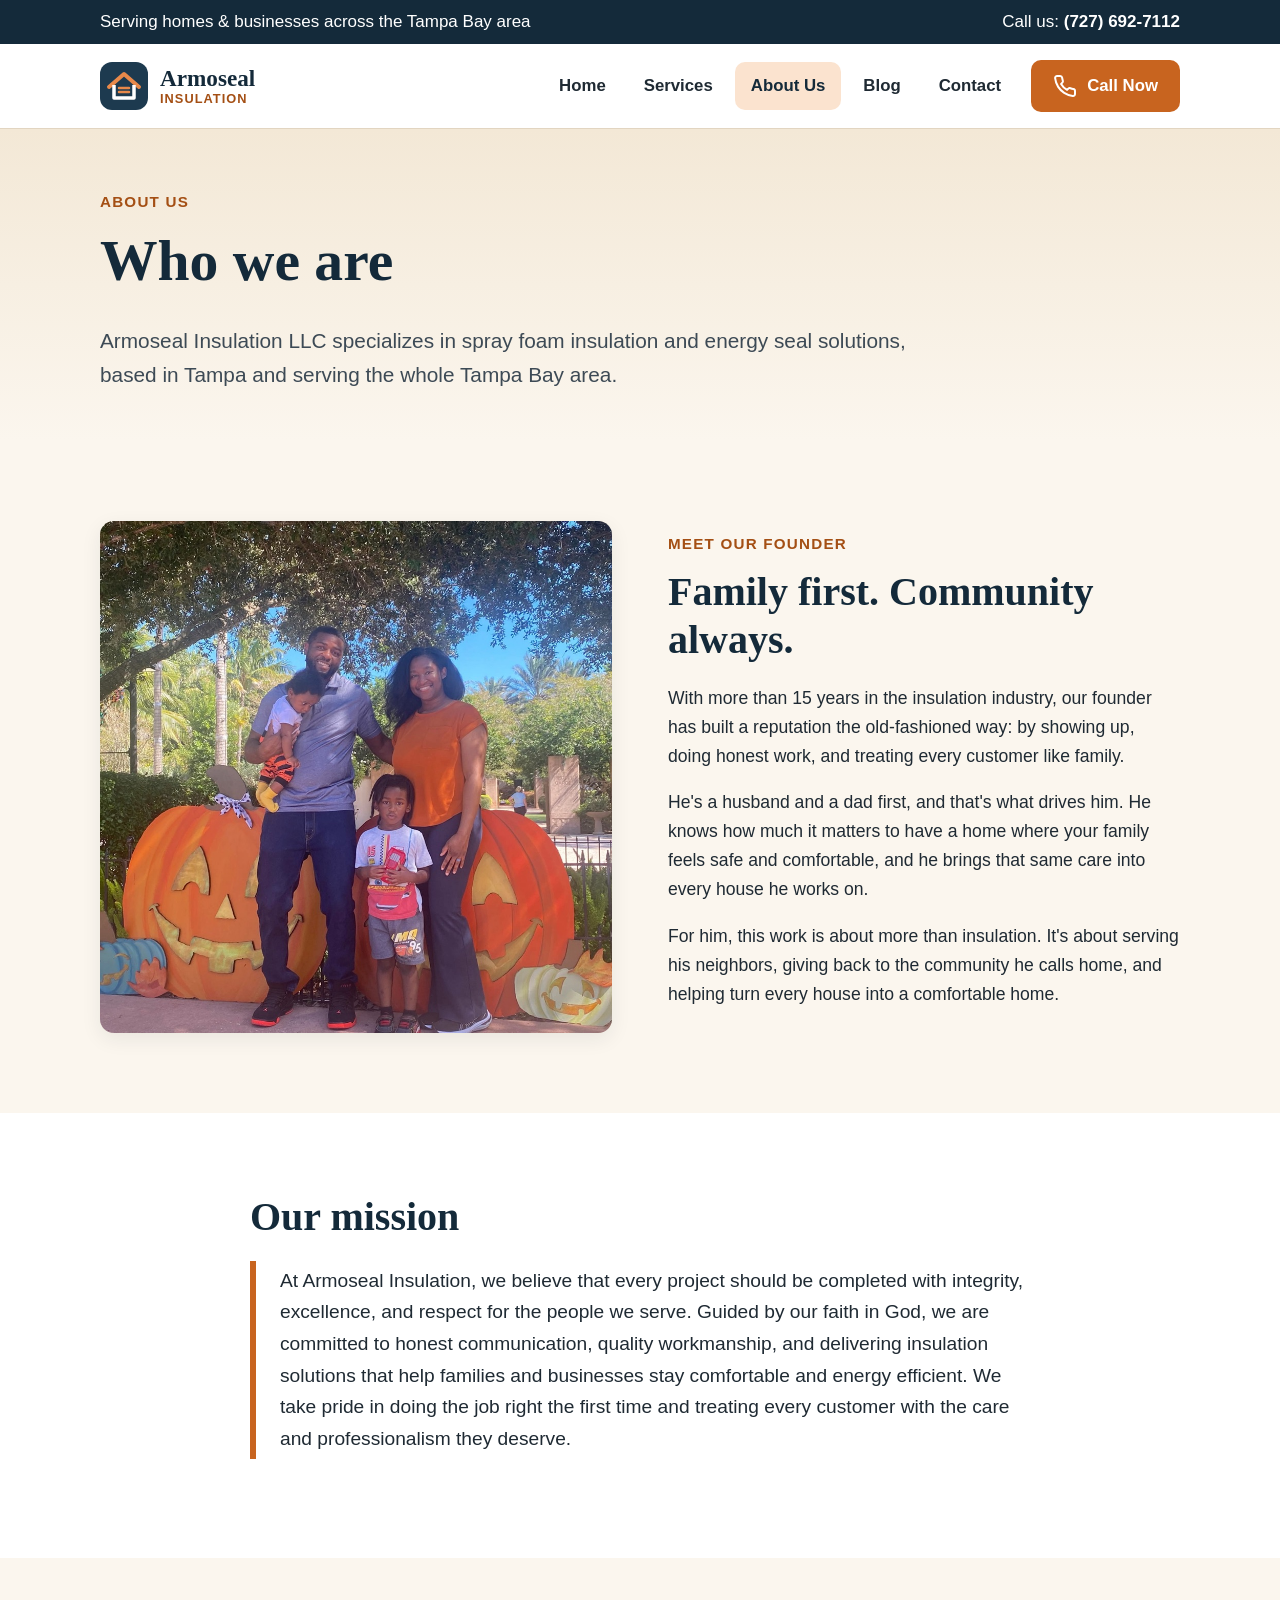
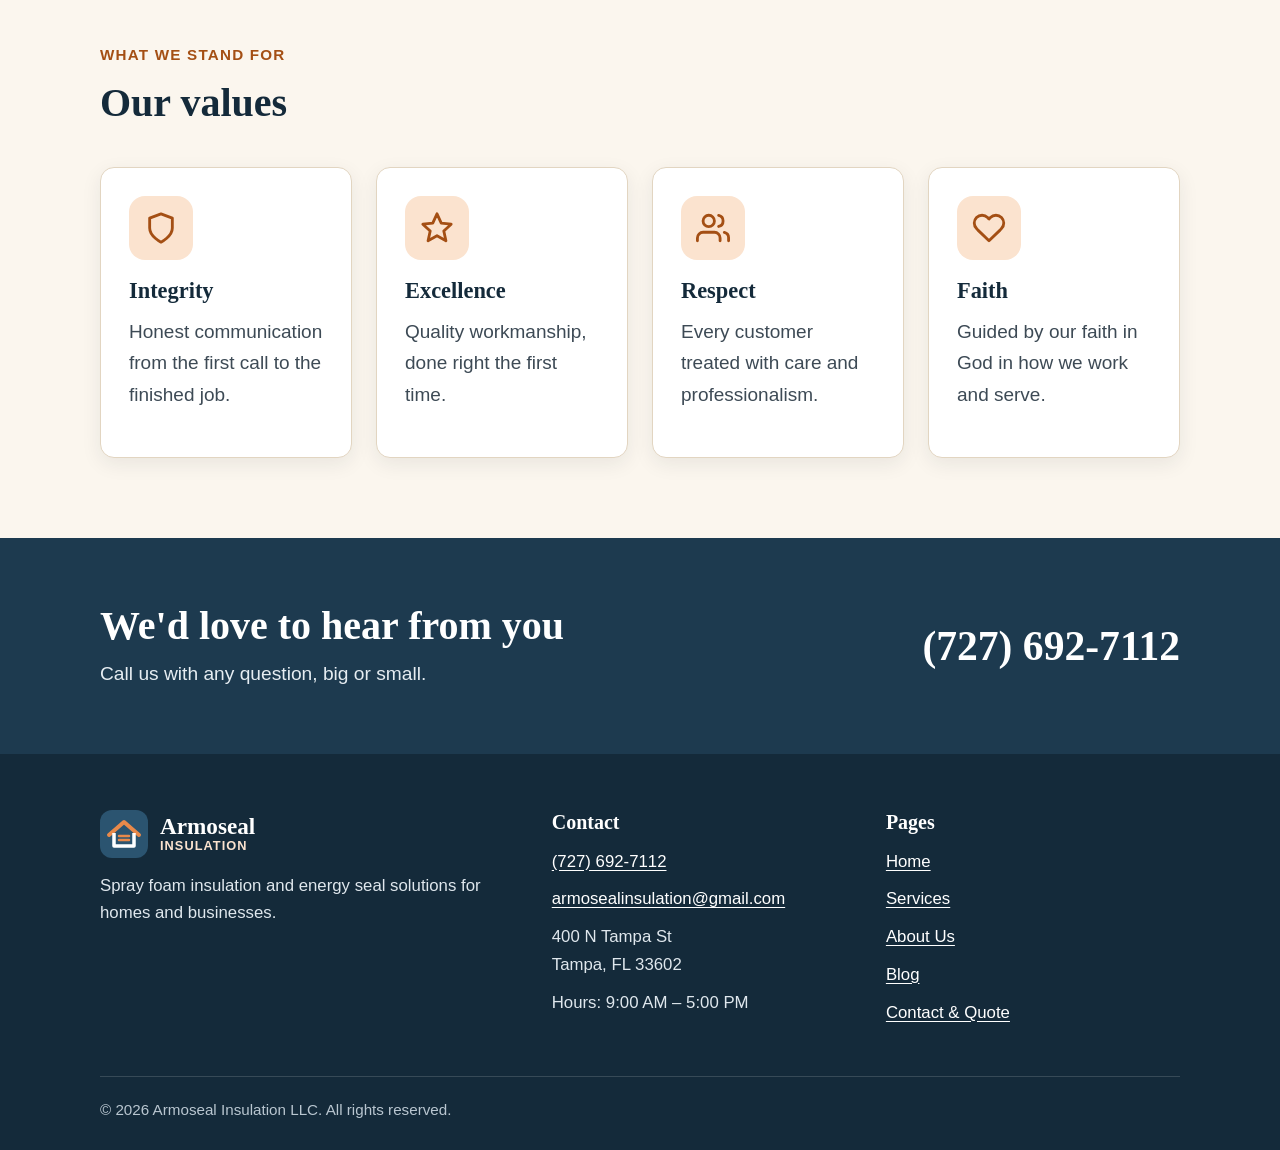
==== about.html @ 2514dd90 "Add hours (9-5) and Tampa Bay service area Co-Authored-By: Claude Opus 5.5 <noreply@anthropic.com>" ====
<!doctype html>
<html lang="en">
<head>
  <meta charset="utf-8">
  <meta name="viewport" content="width=device-width, initial-scale=1">
  <title>About Us | Armoseal Insulation</title>
  <meta name="description" content="Armoseal Insulation LLC: honest, quality insulation work guided by integrity, excellence and respect.">
  <meta name="theme-color" content="#1d3a4f">
  <link rel="icon" href="images/favicon.svg" type="image/svg+xml">
  <link rel="stylesheet" href="css/styles.css">
</head>
<body>
  <a class="skip-link" href="#main">Skip to main content</a>

  <div class="topbar">
    <div class="container">
      <span class="hide-sm">Serving homes &amp; businesses across the Tampa Bay area</span>
      <span>Call us: <a href="tel:+17276927112">(727) 692-7112</a></span>
    </div>
  </div>

  <header class="site-header">
    <div class="container">
      <a class="brand" href="index.html" aria-label="Armoseal Insulation, home page">
        <svg class="brand-mark" viewBox="0 0 48 48" aria-hidden="true"><rect width="48" height="48" rx="12" fill="#1d3a4f"/><path d="M9 25 24 12l15 13" fill="none" stroke="#e8894a" stroke-width="4" stroke-linecap="round" stroke-linejoin="round"/><path d="M14 23v13h20V23" fill="none" stroke="#fff" stroke-width="3.5" stroke-linejoin="round"/><path d="M19 30h10M19 26h10" stroke="#e8894a" stroke-width="2.5" stroke-linecap="round"/></svg>
        <span class="brand-name">Armoseal<small>Insulation</small></span>
      </a>
      <button class="menu-toggle" type="button" aria-expanded="false" aria-controls="site-nav">
        <svg viewBox="0 0 24 24" fill="none" stroke="currentColor" stroke-width="2.5" stroke-linecap="round" aria-hidden="true"><path d="M4 6h16M4 12h16M4 18h16"/></svg>
        <span class="menu-label">Menu</span>
      </button>
      <nav class="nav" id="site-nav" aria-label="Main menu">
        <ul>
          <li><a href="index.html">Home</a></li>
          <li><a href="services.html">Services</a></li>
          <li><a href="about.html" aria-current="page">About Us</a></li>
          <li><a href="blog.html">Blog</a></li>
          <li><a href="contact.html">Contact</a></li>
          <li class="nav-call"><a class="btn btn-primary btn-small" href="tel:+17276927112">
            <svg viewBox="0 0 24 24" fill="none" stroke="currentColor" stroke-width="2" stroke-linecap="round" stroke-linejoin="round" aria-hidden="true"><path d="M22 16.92v3a2 2 0 0 1-2.18 2 19.79 19.79 0 0 1-8.63-3.07 19.5 19.5 0 0 1-6-6 19.79 19.79 0 0 1-3.07-8.67A2 2 0 0 1 4.11 2h3a2 2 0 0 1 2 1.72 12.84 12.84 0 0 0 .7 2.81 2 2 0 0 1-.45 2.11L8.09 9.91a16 16 0 0 0 6 6l1.27-1.27a2 2 0 0 1 2.11-.45 12.84 12.84 0 0 0 2.81.7A2 2 0 0 1 22 16.92z"/></svg>
            Call Now</a></li>
        </ul>
      </nav>
    </div>
  </header>

  <main id="main">
    <section class="page-hero">
      <div class="container">
        <span class="eyebrow">About us</span>
        <h1>Who we are</h1>
        <p>Armoseal Insulation LLC specializes in spray foam insulation and energy seal solutions, based in Tampa and serving the whole Tampa Bay area.</p>
      </div>
    </section>

    <section class="section">
      <div class="container split founder">
        <figure class="photo photo-square">
          <img src="images/founder-family.jpg" alt="The founder of Armoseal Insulation with his wife and two sons, smiling in front of giant pumpkin decorations" width="1000" height="1000">
        </figure>
        <div>
          <span class="eyebrow">Meet our founder</span>
          <h2>Family first. Community always.</h2>
          <p>With more than 15 years in the insulation industry, our founder has built a reputation the old-fashioned way: by showing up, doing honest work, and treating every customer like family.</p>
          <p>He's a husband and a dad first, and that's what drives him. He knows how much it matters to have a home where your family feels safe and comfortable, and he brings that same care into every house he works on.</p>
          <p>For him, this work is about more than insulation. It's about serving his neighbors, giving back to the community he calls home, and helping turn every house into a comfortable home.</p>
        </div>
      </div>
    </section>

    <section class="section section-alt">
      <div class="container narrow">
        <h2>Our mission</h2>
        <p class="quote-block">At Armoseal Insulation, we believe that every project should be completed with integrity, excellence, and respect for the people we serve. Guided by our faith in God, we are committed to honest communication, quality workmanship, and delivering insulation solutions that help families and businesses stay comfortable and energy efficient. We take pride in doing the job right the first time and treating every customer with the care and professionalism they deserve.</p>
      </div>
    </section>

    <section class="section values">
      <div class="container">
        <div class="section-head">
          <span class="eyebrow">What we stand for</span>
          <h2>Our values</h2>
        </div>
        <div class="grid grid-4">
          <article class="card">
            <div class="icon-badge"><svg viewBox="0 0 24 24" fill="none" stroke="currentColor" stroke-width="2" stroke-linecap="round" stroke-linejoin="round" aria-hidden="true"><path d="M12 22s8-4 8-10V5l-8-3-8 3v7c0 6 8 10 8 10z"/></svg></div>
            <h3>Integrity</h3>
            <p>Honest communication from the first call to the finished job.</p>
          </article>
          <article class="card">
            <div class="icon-badge"><svg viewBox="0 0 24 24" fill="none" stroke="currentColor" stroke-width="2" stroke-linecap="round" stroke-linejoin="round" aria-hidden="true"><path d="m12 2 3 6.5 7 .8-5.2 4.8 1.5 6.9L12 17.5 5.7 21l1.5-6.9L2 9.3l7-.8z"/></svg></div>
            <h3>Excellence</h3>
            <p>Quality workmanship, done right the first time.</p>
          </article>
          <article class="card">
            <div class="icon-badge"><svg viewBox="0 0 24 24" fill="none" stroke="currentColor" stroke-width="2" stroke-linecap="round" stroke-linejoin="round" aria-hidden="true"><path d="M17 21v-2a4 4 0 0 0-4-4H5a4 4 0 0 0-4 4v2"/><circle cx="9" cy="7" r="4"/><path d="M23 21v-2a4 4 0 0 0-3-3.9M16 3.1a4 4 0 0 1 0 7.8"/></svg></div>
            <h3>Respect</h3>
            <p>Every customer treated with care and professionalism.</p>
          </article>
          <article class="card">
            <div class="icon-badge"><svg viewBox="0 0 24 24" fill="none" stroke="currentColor" stroke-width="2" stroke-linecap="round" stroke-linejoin="round" aria-hidden="true"><path d="M20.8 4.6a5.5 5.5 0 0 0-7.8 0L12 5.7l-1-1.1a5.5 5.5 0 0 0-7.8 7.8l1 1.1L12 21l7.8-7.5 1-1.1a5.5 5.5 0 0 0 0-7.8z"/></svg></div>
            <h3>Faith</h3>
            <p>Guided by our faith in God in how we work and serve.</p>
          </article>
        </div>
      </div>
    </section>

    <section class="cta-band">
      <div class="container">
        <div>
          <h2>We'd love to hear from you</h2>
          <p>Call us with any question, big or small.</p>
        </div>
        <a class="big-phone" href="tel:+17276927112">(727) 692-7112</a>
      </div>
    </section>
  </main>

  <footer class="site-footer">
    <div class="container">
      <div class="footer-grid">
        <div>
          <a class="brand" href="index.html">
            <svg class="brand-mark" viewBox="0 0 48 48" aria-hidden="true"><rect width="48" height="48" rx="12" fill="#2b5470"/><path d="M9 25 24 12l15 13" fill="none" stroke="#e8894a" stroke-width="4" stroke-linecap="round" stroke-linejoin="round"/><path d="M14 23v13h20V23" fill="none" stroke="#fff" stroke-width="3.5" stroke-linejoin="round"/><path d="M19 30h10M19 26h10" stroke="#e8894a" stroke-width="2.5" stroke-linecap="round"/></svg>
            <span class="brand-name">Armoseal<small>Insulation</small></span>
          </a>
          <p>Spray foam insulation and energy seal solutions for homes and businesses.</p>
        </div>
        <div>
          <h2>Contact</h2>
          <ul>
            <li><a href="tel:+17276927112">(727) 692-7112</a></li>
            <li><a href="mailto:armosealinsulation@gmail.com">armosealinsulation@gmail.com</a></li>
            <li>400 N Tampa St<br>Tampa, FL 33602</li>
            <li>Hours: 9:00 AM – 5:00 PM</li>
          </ul>
        </div>
        <div>
          <h2>Pages</h2>
          <ul>
            <li><a href="index.html">Home</a></li>
            <li><a href="services.html">Services</a></li>
            <li><a href="about.html">About Us</a></li>
            <li><a href="blog.html">Blog</a></li>
            <li><a href="contact.html">Contact &amp; Quote</a></li>
          </ul>
        </div>
      </div>
      <div class="footer-bottom">© <span id="year">2026</span> Armoseal Insulation LLC. All rights reserved.</div>
    </div>
  </footer>

  <div class="call-bar">
    <a class="btn btn-primary" href="tel:+17276927112">
      <svg viewBox="0 0 24 24" fill="none" stroke="currentColor" stroke-width="2" stroke-linecap="round" stroke-linejoin="round" aria-hidden="true"><path d="M22 16.92v3a2 2 0 0 1-2.18 2 19.79 19.79 0 0 1-8.63-3.07 19.5 19.5 0 0 1-6-6 19.79 19.79 0 0 1-3.07-8.67A2 2 0 0 1 4.11 2h3a2 2 0 0 1 2 1.72 12.84 12.84 0 0 0 .7 2.81 2 2 0 0 1-.45 2.11L8.09 9.91a16 16 0 0 0 6 6l1.27-1.27a2 2 0 0 1 2.11-.45 12.84 12.84 0 0 0 2.81.7A2 2 0 0 1 22 16.92z"/></svg>
      Call Us
    </a>
    <a class="btn btn-secondary" href="contact.html">Get a Quote</a>
  </div>

  <script src="js/main.js"></script>
</body>
</html>
---- css/styles.css ----
/* Armoseal Insulation — site styles
   Warm, high-contrast, large-type design for easy reading. */

:root {
  --cream: #fbf6ee;
  --sand: #f3e8d6;
  --white: #ffffff;
  --ink: #1f2a33;          /* main text: very dark slate */
  --ink-soft: #3d4a55;     /* secondary text, still high contrast */
  --navy: #1d3a4f;         /* trust color */
  --navy-dark: #142a3a;
  --amber: #c8641f;        /* warm accent (buttons) */
  --amber-dark: #a44f14;
  --amber-light: #fbe3cf;
  --line: #e2d5c1;
  --radius: 14px;
  --shadow: 0 6px 20px rgba(31, 42, 51, 0.08);
  --max: 1120px;
  --font: -apple-system, BlinkMacSystemFont, "Segoe UI", Roboto, "Helvetica Neue", Arial, sans-serif;
  --serif: Georgia, "Times New Roman", serif;
}

*, *::before, *::after { box-sizing: border-box; }

html { scroll-behavior: smooth; }

body {
  margin: 0;
  font-family: var(--font);
  font-size: 19px;
  line-height: 1.65;
  color: var(--ink);
  background: var(--cream);
  -webkit-text-size-adjust: 100%;
}

img { max-width: 100%; display: block; }

a { color: var(--navy); text-underline-offset: 3px; }
a:hover { color: var(--amber-dark); }

:focus-visible {
  outline: 4px solid var(--amber);
  outline-offset: 3px;
  border-radius: 6px;
}

h1, h2, h3 {
  font-family: var(--serif);
  color: var(--navy-dark);
  line-height: 1.2;
  margin: 0 0 0.5em;
}
h1 { font-size: clamp(2.3rem, 5vw, 3.6rem); }
h2 { font-size: clamp(1.8rem, 3.5vw, 2.5rem); }
h3 { font-size: 1.4rem; }

p { margin: 0 0 1em; }

.container {
  width: 100%;
  max-width: var(--max);
  margin: 0 auto;
  padding: 0 20px;
}

.skip-link {
  position: absolute;
  left: -9999px;
  top: 0;
  background: var(--navy);
  color: #fff;
  padding: 12px 18px;
  z-index: 100;
}
.skip-link:focus { left: 12px; top: 12px; color: #fff; }

/* ---------- Top phone strip ---------- */
.topbar {
  background: var(--navy-dark);
  color: #fff;
  font-size: 17px;
}
.topbar .container {
  display: flex;
  justify-content: space-between;
  align-items: center;
  gap: 12px;
  padding-top: 8px;
  padding-bottom: 8px;
  flex-wrap: wrap;
}
.topbar a { color: #fff; font-weight: 700; text-decoration: none; }
.topbar a:hover { text-decoration: underline; color: #fff; }

/* ---------- Header / nav ---------- */
.site-header {
  background: var(--white);
  border-bottom: 1px solid var(--line);
  position: sticky;
  top: 0;
  z-index: 50;
}
.site-header .container {
  display: flex;
  align-items: center;
  justify-content: space-between;
  gap: 16px;
  min-height: 84px;
}

.brand {
  display: flex;
  align-items: center;
  gap: 12px;
  text-decoration: none;
  color: var(--navy-dark);
}
.brand-mark {
  width: 48px;
  height: 48px;
  flex: none;
}
.brand-name {
  font-family: var(--serif);
  font-size: 1.45rem;
  font-weight: 700;
  line-height: 1.1;
}
.brand-name small {
  display: block;
  font-family: var(--font);
  font-size: 0.8rem;
  font-weight: 600;
  letter-spacing: 0.08em;
  text-transform: uppercase;
  color: var(--amber-dark);
}

.nav ul {
  list-style: none;
  margin: 0;
  padding: 0;
  display: flex;
  align-items: center;
  gap: 6px;
}
.nav a {
  display: block;
  padding: 10px 16px;
  font-size: 1.05rem;
  font-weight: 600;
  text-decoration: none;
  color: var(--ink);
  border-radius: 10px;
}
.nav a:hover { background: var(--sand); color: var(--navy-dark); }
.nav a[aria-current="page"] {
  color: var(--navy-dark);
  background: var(--amber-light);
}
.nav .nav-call { margin-left: 8px; }
.nav .nav-call a { display: inline-flex; padding: 10px 20px; color: #fff; }
.nav .nav-call a:hover { background: var(--amber-dark); color: #fff; }

.menu-toggle {
  display: none;
  align-items: center;
  gap: 8px;
  font: inherit;
  font-weight: 700;
  font-size: 1.05rem;
  background: var(--navy);
  color: #fff;
  border: 0;
  border-radius: 10px;
  padding: 12px 18px;
  min-height: 52px;
  cursor: pointer;
}
.menu-toggle svg { width: 24px; height: 24px; }

/* ---------- Buttons ---------- */
.btn {
  display: inline-flex;
  align-items: center;
  justify-content: center;
  gap: 10px;
  min-height: 58px;
  padding: 14px 28px;
  font: inherit;
  font-size: 1.15rem;
  font-weight: 700;
  text-decoration: none;
  border-radius: 12px;
  border: 2px solid transparent;
  cursor: pointer;
  transition: background 0.15s ease, transform 0.15s ease;
}
.btn svg { width: 24px; height: 24px; flex: none; }
.btn:active { transform: translateY(1px); }

.btn-primary { background: var(--amber); color: #fff; }
.btn-primary:hover { background: var(--amber-dark); color: #fff; }

.btn-secondary { background: var(--white); color: var(--navy-dark); border-color: var(--navy); }
.btn-secondary:hover { background: var(--navy); color: #fff; }

.btn-light { background: #fff; color: var(--navy-dark); }
.btn-light:hover { background: var(--amber-light); color: var(--navy-dark); }

.btn-small { min-height: 50px; padding: 10px 20px; font-size: 1.05rem; }

.btn-row { display: flex; flex-wrap: wrap; gap: 14px; }

/* ---------- Hero ---------- */
.hero {
  background:
    radial-gradient(circle at 85% 20%, rgba(200, 100, 31, 0.14), transparent 45%),
    linear-gradient(180deg, var(--cream), var(--sand));
  padding: 72px 0 80px;
}
.hero .container {
  display: grid;
  grid-template-columns: 1.15fr 0.85fr;
  gap: 48px;
  align-items: center;
}
.eyebrow {
  display: inline-block;
  font-size: 0.95rem;
  font-weight: 700;
  letter-spacing: 0.08em;
  text-transform: uppercase;
  color: var(--amber-dark);
  margin-bottom: 12px;
}
.hero .lead {
  font-size: 1.35rem;
  color: var(--ink-soft);
  max-width: 34em;
  margin-bottom: 28px;
}
.hero-note {
  margin-top: 18px;
  font-size: 1.05rem;
  color: var(--ink-soft);
}

.hero-card {
  background: var(--white);
  border-radius: 20px;
  box-shadow: var(--shadow);
  padding: 32px;
  border-top: 6px solid var(--amber);
}
.hero-card h2 { font-size: 1.6rem; }
.check-list {
  list-style: none;
  padding: 0;
  margin: 0;
}
.check-list li {
  position: relative;
  padding-left: 40px;
  margin-bottom: 14px;
  font-size: 1.1rem;
}
.check-list li::before {
  content: "";
  position: absolute;
  left: 0;
  top: 3px;
  width: 26px;
  height: 26px;
  border-radius: 50%;
  background: var(--amber-light) url("data:image/svg+xml,%3Csvg xmlns='http://www.w3.org/2000/svg' viewBox='0 0 24 24' fill='none' stroke='%23a44f14' stroke-width='3' stroke-linecap='round' stroke-linejoin='round'%3E%3Cpath d='M5 12l5 5L20 7'/%3E%3C/svg%3E") center / 16px no-repeat;
}

/* ---------- Sections ---------- */
.section { padding: 80px 0; }
.section-alt { background: var(--white); }
.section-head { max-width: 720px; margin-bottom: 40px; }
.section-head p { font-size: 1.2rem; color: var(--ink-soft); }
.center { text-align: center; margin-left: auto; margin-right: auto; }

.page-hero {
  background: linear-gradient(180deg, var(--sand), var(--cream));
  padding: 56px 0 48px;
}
.page-hero p { font-size: 1.3rem; color: var(--ink-soft); max-width: 40em; margin: 0; }

/* Cards */
.grid {
  display: grid;
  gap: 24px;
}
.grid-4 { grid-template-columns: repeat(4, 1fr); }
.grid-3 { grid-template-columns: repeat(3, 1fr); }
.grid-2 { grid-template-columns: repeat(2, 1fr); }

.card {
  background: var(--white);
  border: 1px solid var(--line);
  border-radius: var(--radius);
  padding: 28px;
  box-shadow: var(--shadow);
  display: flex;
  flex-direction: column;
}
.section-alt .card { background: var(--cream); }
.card p { color: var(--ink-soft); }
.card .btn { margin-top: auto; align-self: flex-start; }

.icon-badge {
  width: 64px;
  height: 64px;
  border-radius: 16px;
  background: var(--amber-light);
  color: var(--amber-dark);
  display: grid;
  place-items: center;
  margin-bottom: 18px;
}
.icon-badge svg { width: 34px; height: 34px; }

/* Photo placeholders (swap for real photos in /images) */
.photo {
  border-radius: var(--radius);
  overflow: hidden;
  background: var(--sand);
  aspect-ratio: 4 / 3;
}
.photo img { width: 100%; height: 100%; object-fit: cover; }
.photo-placeholder {
  display: grid;
  place-items: center;
  text-align: center;
  color: var(--ink-soft);
  font-size: 1rem;
  border: 3px dashed var(--line);
  background:
    repeating-linear-gradient(45deg, transparent 0 14px, rgba(200, 100, 31, 0.05) 14px 28px),
    var(--sand);
  padding: 20px;
}
.photo-placeholder svg { width: 48px; height: 48px; margin: 0 auto 8px; color: var(--amber-dark); }

/* Service rows */
.service {
  display: grid;
  grid-template-columns: 0.9fr 1.1fr;
  gap: 40px;
  align-items: center;
  padding: 40px 0;
  border-bottom: 1px solid var(--line);
}
.service:last-child { border-bottom: 0; }
.service:nth-child(even) .photo { order: 2; }
.service ul { padding-left: 1.2em; margin: 0 0 1.4em; }
.service li { margin-bottom: 6px; }

/* Steps */
.steps { counter-reset: step; }
.step { position: relative; padding-top: 8px; }
.step-num {
  width: 56px;
  height: 56px;
  border-radius: 50%;
  background: var(--navy);
  color: #fff;
  font-family: var(--serif);
  font-size: 1.6rem;
  font-weight: 700;
  display: grid;
  place-items: center;
  margin-bottom: 16px;
}

/* About split */
.split {
  display: grid;
  grid-template-columns: 1fr 1fr;
  gap: 56px;
  align-items: center;
}
.photo-square { aspect-ratio: 1 / 1; margin: 0; box-shadow: var(--shadow); }
.founder p { font-size: 1.1rem; }
.narrow { max-width: 820px; }
.quote-block {
  border-left: 6px solid var(--amber);
  padding: 4px 0 4px 24px;
  font-size: 1.2rem;
  color: var(--ink);
}

.values .card { text-align: left; }

/* CTA band */
.cta-band {
  background: var(--navy);
  color: #fff;
  padding: 64px 0;
}
.cta-band .container {
  display: flex;
  justify-content: space-between;
  align-items: center;
  gap: 32px;
  flex-wrap: wrap;
}
.cta-band h2 { color: #fff; margin-bottom: 8px; }
.cta-band p { font-size: 1.2rem; margin: 0; color: #e6edf2; }
.big-phone {
  font-family: var(--serif);
  font-size: clamp(1.8rem, 4vw, 2.6rem);
  font-weight: 700;
  color: #fff;
  text-decoration: none;
  white-space: nowrap;
}
.big-phone:hover { color: var(--amber-light); }

/* ---------- Contact ---------- */
.contact-grid {
  display: grid;
  grid-template-columns: 0.9fr 1.1fr;
  gap: 40px;
  align-items: start;
}
.contact-item {
  display: flex;
  gap: 18px;
  align-items: flex-start;
  padding: 20px 0;
  border-bottom: 1px solid var(--line);
}
.contact-item:last-child { border-bottom: 0; }
.contact-item .icon-badge { margin: 0; width: 56px; height: 56px; flex: none; }
.contact-item h3 { margin-bottom: 4px; font-size: 1.2rem; }
.contact-item p { margin: 0; }
.contact-item > div:last-child { min-width: 0; }
.contact-item a { font-weight: 700; font-size: 1.15rem; overflow-wrap: anywhere; }
.contact-grid > * { min-width: 0; }

.form-card { padding: 36px; }
.field { margin-bottom: 22px; }
.field label {
  display: block;
  font-weight: 700;
  margin-bottom: 8px;
  font-size: 1.1rem;
}
.field .hint { font-weight: 400; color: var(--ink-soft); font-size: 1rem; }
.field input,
.field select,
.field textarea {
  width: 100%;
  font: inherit;
  font-size: 1.1rem;
  padding: 14px 16px;
  min-height: 56px;
  border: 2px solid #b9ab95;
  border-radius: 10px;
  background: #fff;
  color: var(--ink);
}
.field textarea { min-height: 140px; resize: vertical; }
.field input:focus,
.field select:focus,
.field textarea:focus {
  outline: none;
  border-color: var(--navy);
  box-shadow: 0 0 0 4px rgba(29, 58, 79, 0.18);
}
.form-note { font-size: 1rem; color: var(--ink-soft); margin-top: 14px; }

/* Things the owner still needs to fill in */
.todo {
  background: #fff4c2;
  border: 2px dashed #c9a400;
  border-radius: 6px;
  padding: 0 6px;
}

/* ---------- Footer ---------- */
.site-footer {
  background: var(--navy-dark);
  color: #dfe7ed;
  padding: 56px 0 28px;
  font-size: 1.05rem;
}
.site-footer a { color: #fff; }
.site-footer a:hover { color: var(--amber-light); }
.footer-grid {
  display: grid;
  grid-template-columns: 1.4fr 1fr 1fr;
  gap: 40px;
}
.site-footer h2 {
  color: #fff;
  font-size: 1.25rem;
  margin-bottom: 14px;
}
.site-footer ul { list-style: none; padding: 0; margin: 0; }
.site-footer li { margin-bottom: 10px; }
.site-footer .brand { color: #fff; margin-bottom: 14px; }
.site-footer .brand-name small { color: var(--amber-light); }
.footer-bottom {
  border-top: 1px solid rgba(255, 255, 255, 0.15);
  margin-top: 40px;
  padding-top: 20px;
  font-size: 0.95rem;
  color: #b9c6d0;
}

/* Sticky call bar for phones */
.call-bar { display: none; }

/* ---------- Responsive ---------- */
@media (max-width: 1000px) {
  .grid-4 { grid-template-columns: repeat(2, 1fr); }
  .grid-3 { grid-template-columns: 1fr; }
  .hero .container,
  .split,
  .contact-grid,
  .service { grid-template-columns: 1fr; gap: 32px; }
  .service:nth-child(even) .photo { order: 0; }
  .footer-grid { grid-template-columns: 1fr 1fr; }
}

@media (max-width: 860px) {
  .menu-toggle { display: inline-flex; }
  .nav {
    display: none;
    position: absolute;
    top: 100%;
    left: 0;
    right: 0;
    background: var(--white);
    border-bottom: 1px solid var(--line);
    box-shadow: var(--shadow);
  }
  .nav.open { display: block; }
  .nav ul {
    flex-direction: column;
    align-items: stretch;
    padding: 12px 20px 20px;
    gap: 4px;
  }
  .nav a { padding: 16px; font-size: 1.2rem; }
  .nav .nav-call { margin: 8px 0 0; }
  .nav .nav-call .btn { width: 100%; }
}

@media (max-width: 640px) {
  body { font-size: 18px; padding-bottom: 76px; }
  .container { padding: 0 16px; }
  .topbar .hide-sm { display: none; }
  .topbar .container { justify-content: center; }
  .site-header .container { min-height: 72px; }
  .brand-mark { width: 40px; height: 40px; }
  .brand-name { font-size: 1.2rem; }
  .hero { padding: 44px 0 52px; }
  .hero .lead { font-size: 1.2rem; }
  .btn-row .btn { width: 100%; }
  .section { padding: 56px 0; }
  .grid-4, .grid-2 { grid-template-columns: 1fr; }
  .footer-grid { grid-template-columns: 1fr; gap: 28px; }
  .hero-card, .form-card, .card { padding: 24px; }

  .call-bar {
    display: flex;
    position: fixed;
    left: 0;
    right: 0;
    bottom: 0;
    z-index: 60;
    gap: 10px;
    padding: 10px 12px calc(10px + env(safe-area-inset-bottom));
    background: var(--white);
    border-top: 1px solid var(--line);
    box-shadow: 0 -4px 16px rgba(31, 42, 51, 0.1);
  }
  .call-bar .btn { flex: 1; min-height: 56px; padding: 10px; font-size: 1.1rem; }
}

@media (prefers-reduced-motion: reduce) {
  html { scroll-behavior: auto; }
  .btn { transition: none; }
}

/* ---------- Blog ---------- */
.post-grid { align-items: stretch; }
.post-card {
  display: flex;
  flex-direction: column;
  text-decoration: none;
  color: var(--ink);
  transition: transform .15s ease, box-shadow .15s ease;
}
.post-card:hover, .post-card:focus-visible { transform: translateY(-3px); box-shadow: 0 12px 28px rgba(31, 42, 51, 0.14); }
.post-card h2 { font-size: 1.35rem; margin: 10px 0 12px; color: var(--navy-dark); }
.post-card p { color: var(--ink-soft); flex: 1; }
.post-tag {
  align-self: flex-start;
  background: var(--amber-light);
  color: var(--amber-dark);
  font-weight: 700;
  font-size: .9rem;
  padding: 4px 12px;
  border-radius: 999px;
}
.read-more { font-weight: 700; color: var(--amber-dark); margin-top: 8px; }

.article { padding: 56px 0 80px; background: var(--white); }
.article h1 { font-size: clamp(2rem, 4.5vw, 2.8rem); line-height: 1.15; margin: 8px 0 10px; }
.article h2 { font-size: 1.6rem; margin: 40px 0 12px; }
.article p, .article li { font-size: 1.15rem; line-height: 1.7; }
.article ul, .article ol { padding-left: 1.3em; }
.article li { margin-bottom: 10px; }
.article a { color: var(--amber-dark); }
.back-link { display: table; font-weight: 700; margin-bottom: 24px; text-decoration: none; }
.article-byline { color: var(--ink-soft); margin: 0 0 28px; }
.quick-answer {
  background: var(--cream);
  border-left: 6px solid var(--amber);
  border-radius: var(--radius);
  padding: 22px 26px;
  margin-bottom: 12px;
}
.quick-answer h2 { margin: 0 0 6px; font-size: 1.25rem; }
.quick-answer p { margin: 0; font-size: 1.2rem; }
.compare { width: 100%; border-collapse: collapse; margin: 12px 0 8px; font-size: 1.05rem; }
.compare th, .compare td { text-align: left; padding: 14px 12px; border-bottom: 1px solid var(--line); vertical-align: top; }
.compare thead th { background: var(--sand); }
.compare tbody th { width: 34%; }
.article-note { margin-top: 40px; padding-top: 20px; border-top: 1px solid var(--line); color: var(--ink-soft); font-size: 1.05rem !important; }
.related { background: var(--cream); border-radius: var(--radius); padding: 8px 26px 18px; margin-top: 28px; }
.related h2 { font-size: 1.3rem; margin-top: 18px; }
@media (max-width: 640px) {
  .compare { font-size: .98rem; }
  .compare th, .compare td { padding: 10px 6px; }
  .quick-answer { padding: 18px; }
}
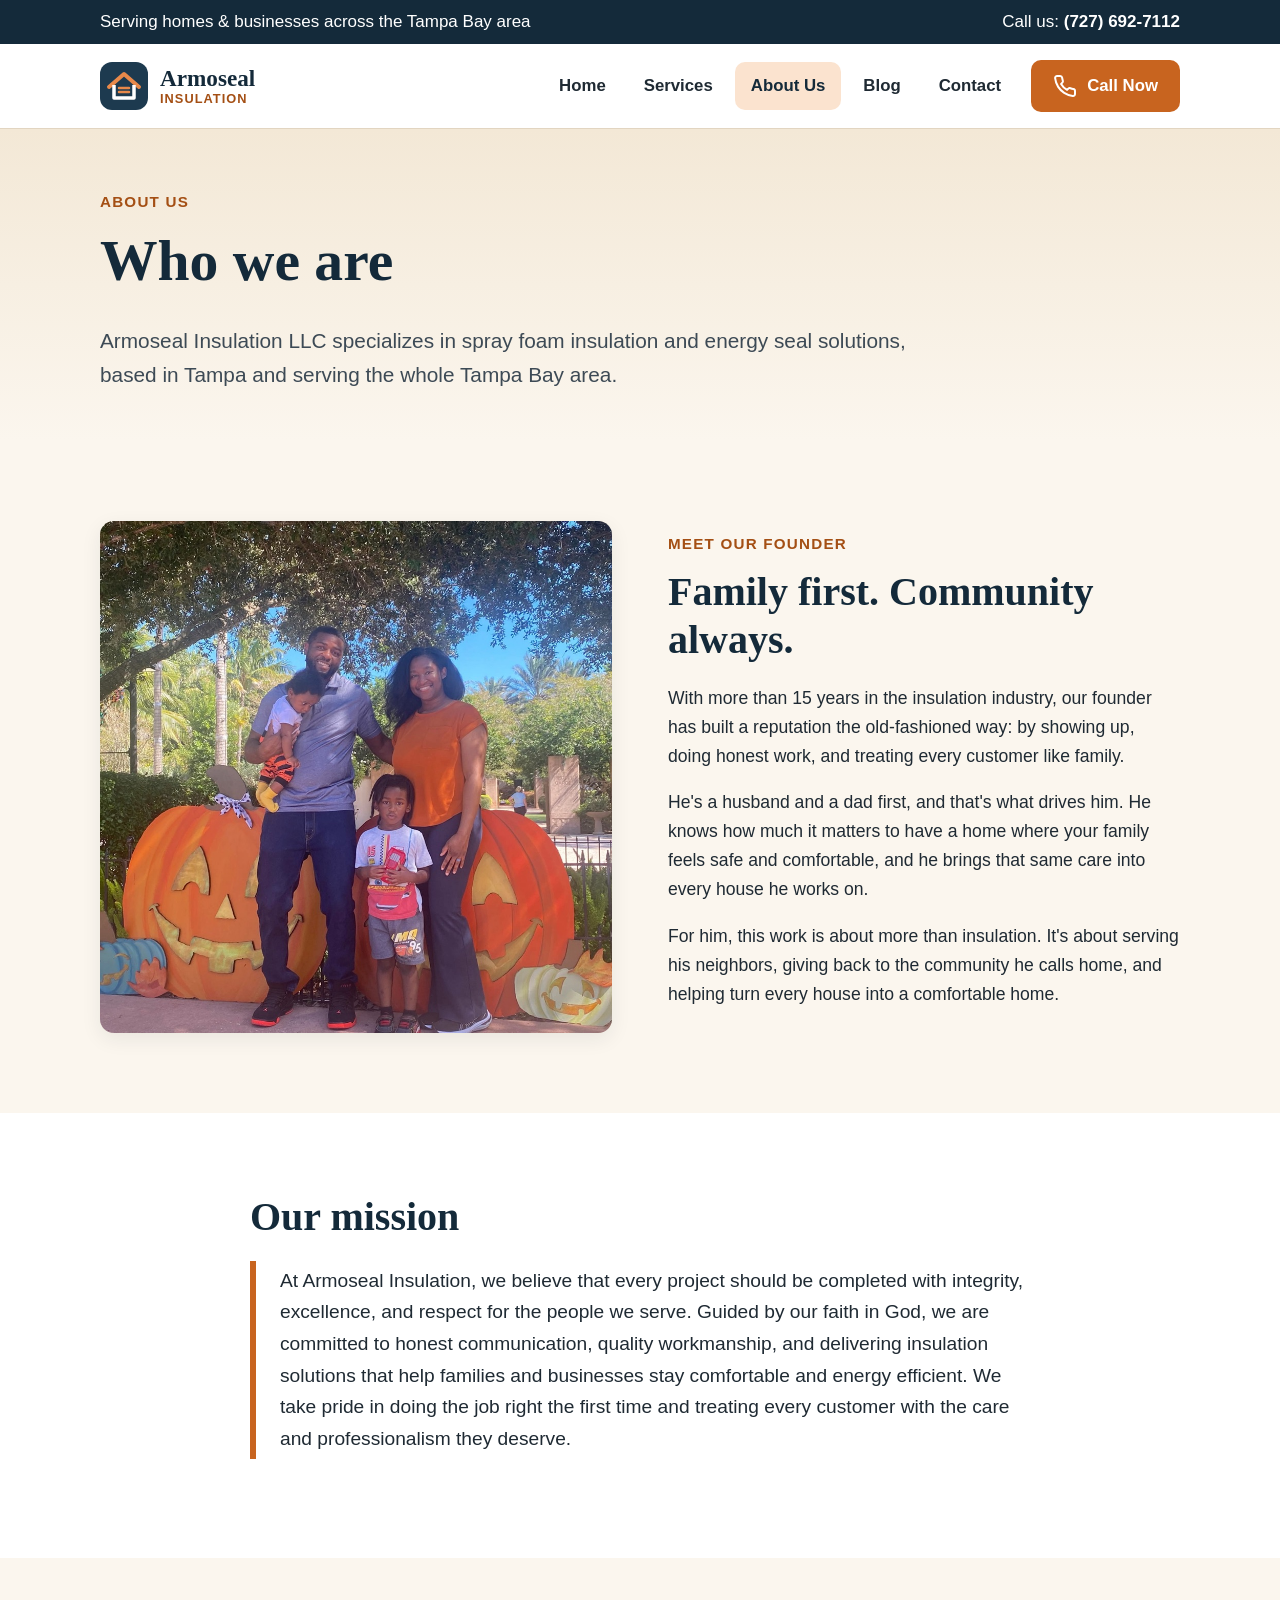
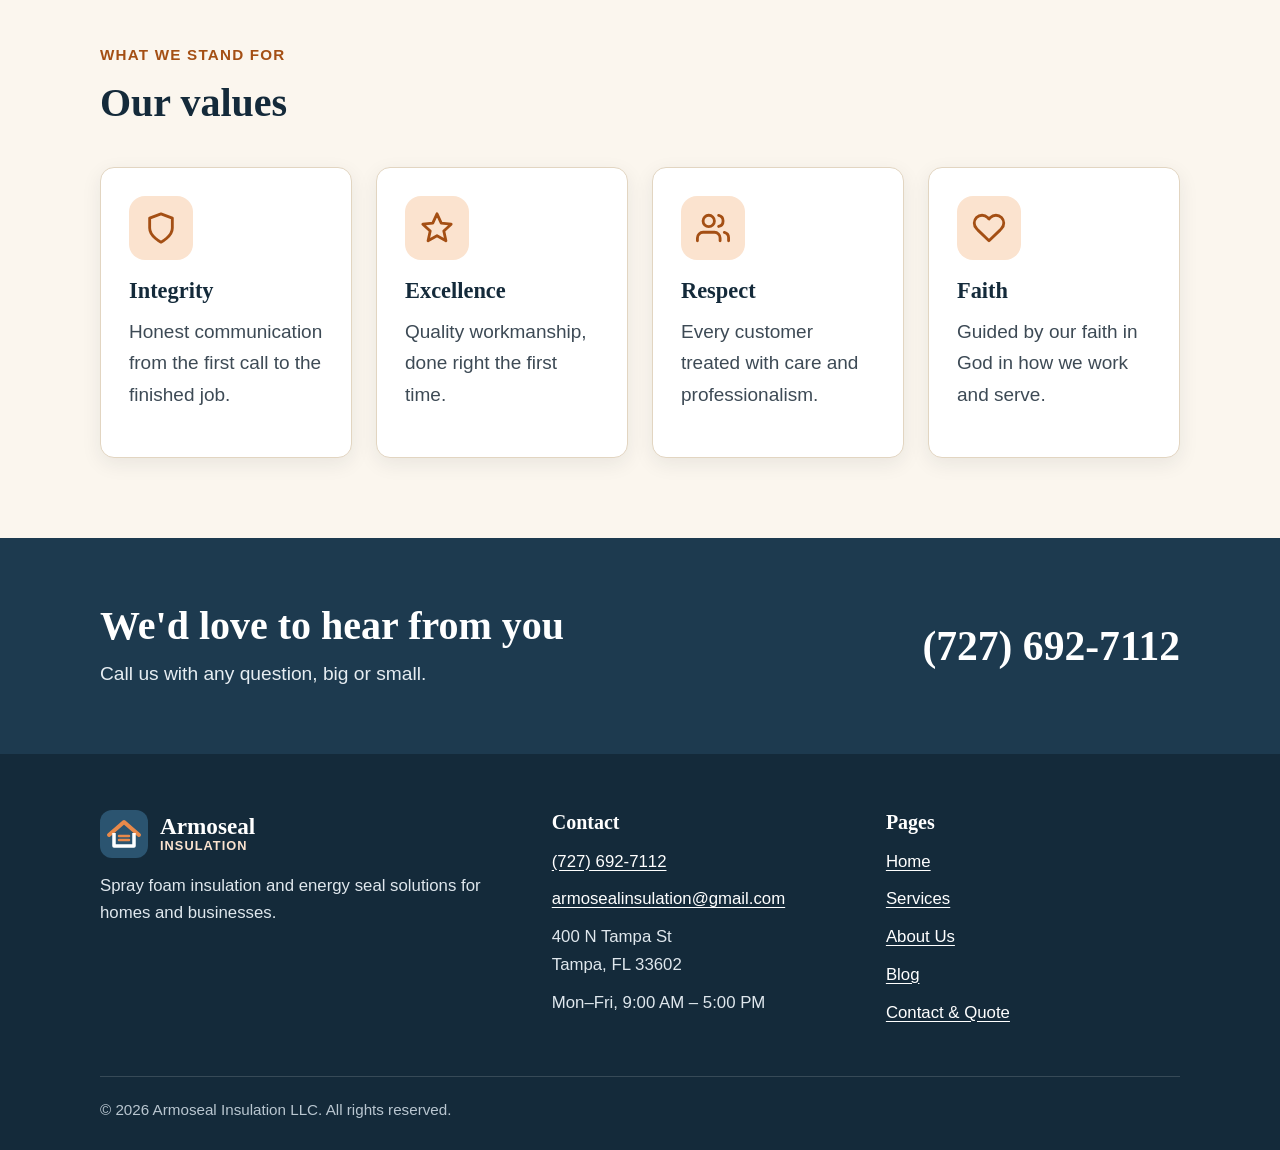
==== commit 89ca72a3: "Show Monday-Friday on hours Co-Authored-By: Claude Opus 5.5 <noreply@anthropic.com>" ====
--- a/about.html
+++ b/about.html
@@ -133,7 +133,7 @@
             <li><a href="tel:+17276927112">(727) 692-7112</a></li>
             <li><a href="mailto:armosealinsulation@gmail.com">armosealinsulation@gmail.com</a></li>
             <li>400 N Tampa St<br>Tampa, FL 33602</li>
-            <li>Hours: 9:00 AM – 5:00 PM</li>
+            <li>Mon–Fri, 9:00 AM – 5:00 PM</li>
           </ul>
         </div>
         <div>
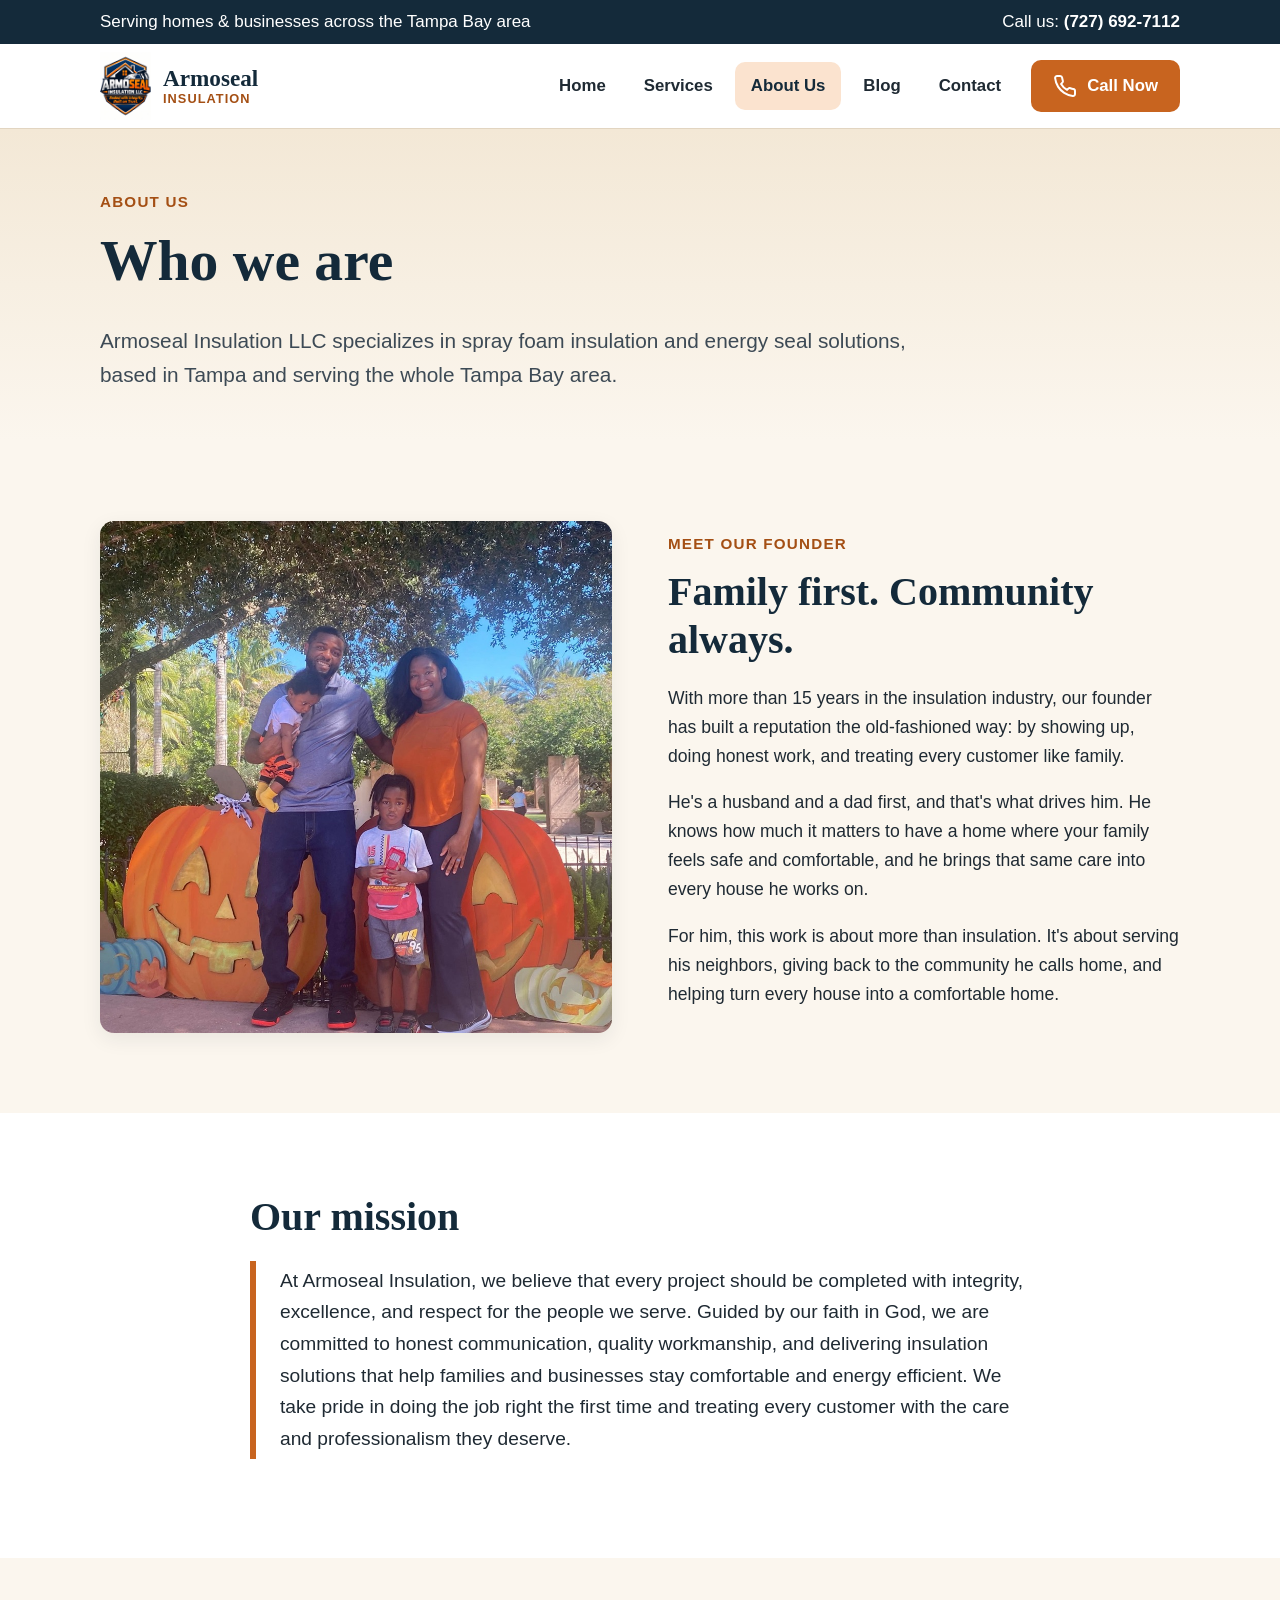
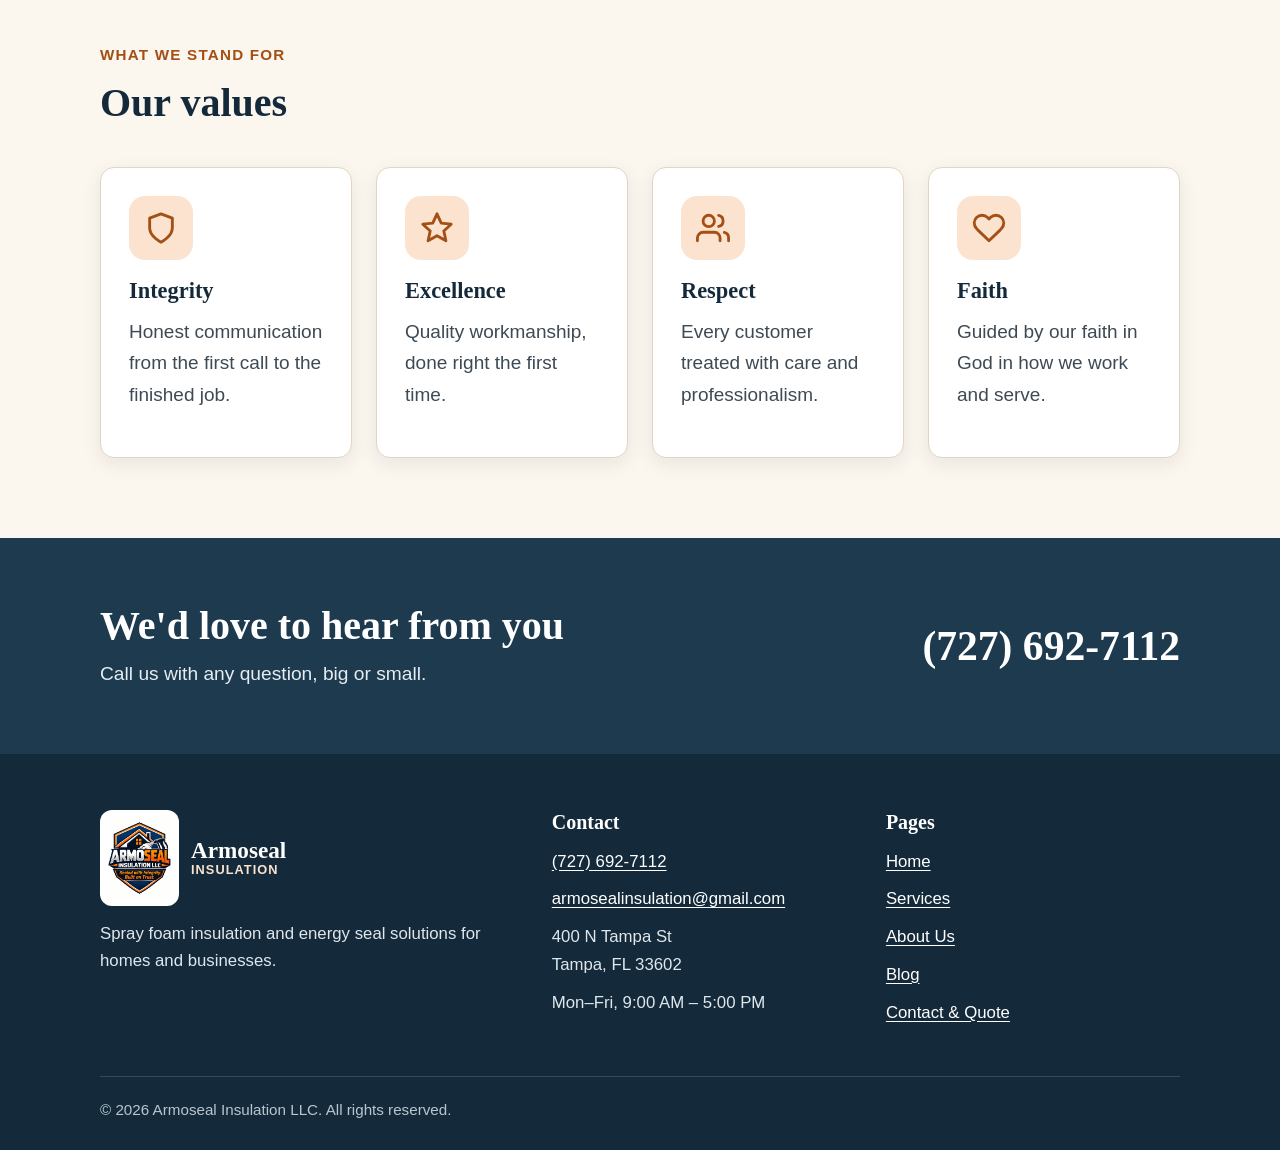
==== commit 37f59d58: "Use the Armoseal logo in header, footer, favicon and Who we are section Co-Authored-By: Claude Opus " ====
--- a/about.html
+++ b/about.html
@@ -6,7 +6,8 @@
   <title>About Us | Armoseal Insulation</title>
   <meta name="description" content="Armoseal Insulation LLC: honest, quality insulation work guided by integrity, excellence and respect.">
   <meta name="theme-color" content="#1d3a4f">
-  <link rel="icon" href="images/favicon.svg" type="image/svg+xml">
+  <link rel="icon" href="images/favicon.png" type="image/png">
+  <link rel="apple-touch-icon" href="images/favicon.png">
   <link rel="stylesheet" href="css/styles.css">
 </head>
 <body>
@@ -22,7 +23,7 @@
   <header class="site-header">
     <div class="container">
       <a class="brand" href="index.html" aria-label="Armoseal Insulation, home page">
-        <svg class="brand-mark" viewBox="0 0 48 48" aria-hidden="true"><rect width="48" height="48" rx="12" fill="#1d3a4f"/><path d="M9 25 24 12l15 13" fill="none" stroke="#e8894a" stroke-width="4" stroke-linecap="round" stroke-linejoin="round"/><path d="M14 23v13h20V23" fill="none" stroke="#fff" stroke-width="3.5" stroke-linejoin="round"/><path d="M19 30h10M19 26h10" stroke="#e8894a" stroke-width="2.5" stroke-linecap="round"/></svg>
+        <img class="brand-logo" src="images/logo-small.png" alt="" width="225" height="300">
         <span class="brand-name">Armoseal<small>Insulation</small></span>
       </a>
       <button class="menu-toggle" type="button" aria-expanded="false" aria-controls="site-nav">
@@ -122,7 +123,7 @@
       <div class="footer-grid">
         <div>
           <a class="brand" href="index.html">
-            <svg class="brand-mark" viewBox="0 0 48 48" aria-hidden="true"><rect width="48" height="48" rx="12" fill="#2b5470"/><path d="M9 25 24 12l15 13" fill="none" stroke="#e8894a" stroke-width="4" stroke-linecap="round" stroke-linejoin="round"/><path d="M14 23v13h20V23" fill="none" stroke="#fff" stroke-width="3.5" stroke-linejoin="round"/><path d="M19 30h10M19 26h10" stroke="#e8894a" stroke-width="2.5" stroke-linecap="round"/></svg>
+            <img class="brand-logo" src="images/logo-small.png" alt="" width="225" height="300">
             <span class="brand-name">Armoseal<small>Insulation</small></span>
           </a>
           <p>Spray foam insulation and energy seal solutions for homes and businesses.</p>
--- a/css/styles.css
+++ b/css/styles.css
@@ -121,6 +121,23 @@
   height: 48px;
   flex: none;
 }
+.brand-logo {
+  height: 68px;
+  width: auto;
+  flex: none;
+}
+.site-footer .brand-logo {
+  height: 96px;
+  background: #fff;
+  border-radius: 12px;
+  padding: 6px 8px;
+}
+.photo.logo-panel {
+  background: #fff;
+  border: 1px solid var(--line);
+  padding: 24px;
+}
+.photo.logo-panel img { width: 100%; height: 100%; object-fit: contain; }
 .brand-name {
   font-family: var(--serif);
   font-size: 1.45rem;
@@ -345,6 +362,30 @@
   padding: 20px;
 }
 .photo-placeholder svg { width: 48px; height: 48px; margin: 0 auto 8px; color: var(--amber-dark); }
+
+/* Recent work gallery */
+.gallery figure {
+  margin: 0;
+  background: var(--white);
+  border: 1px solid var(--line);
+  border-radius: var(--radius);
+  overflow: hidden;
+  box-shadow: var(--shadow);
+}
+.section-alt .gallery figure { background: var(--cream); }
+.gallery img {
+  width: 100%;
+  aspect-ratio: 4 / 5;
+  object-fit: cover;
+}
+.gallery figcaption {
+  padding: 16px 20px 20px;
+  font-size: 1.05rem;
+  color: var(--ink-soft);
+}
+@media (min-width: 641px) and (max-width: 1000px) {
+  .gallery { grid-template-columns: repeat(3, 1fr); }
+}
 
 /* Service rows */
 .service {
@@ -559,7 +600,7 @@
   .topbar .hide-sm { display: none; }
   .topbar .container { justify-content: center; }
   .site-header .container { min-height: 72px; }
-  .brand-mark { width: 40px; height: 40px; }
+  .brand-logo { height: 56px; }
   .brand-name { font-size: 1.2rem; }
   .hero { padding: 44px 0 52px; }
   .hero .lead { font-size: 1.2rem; }
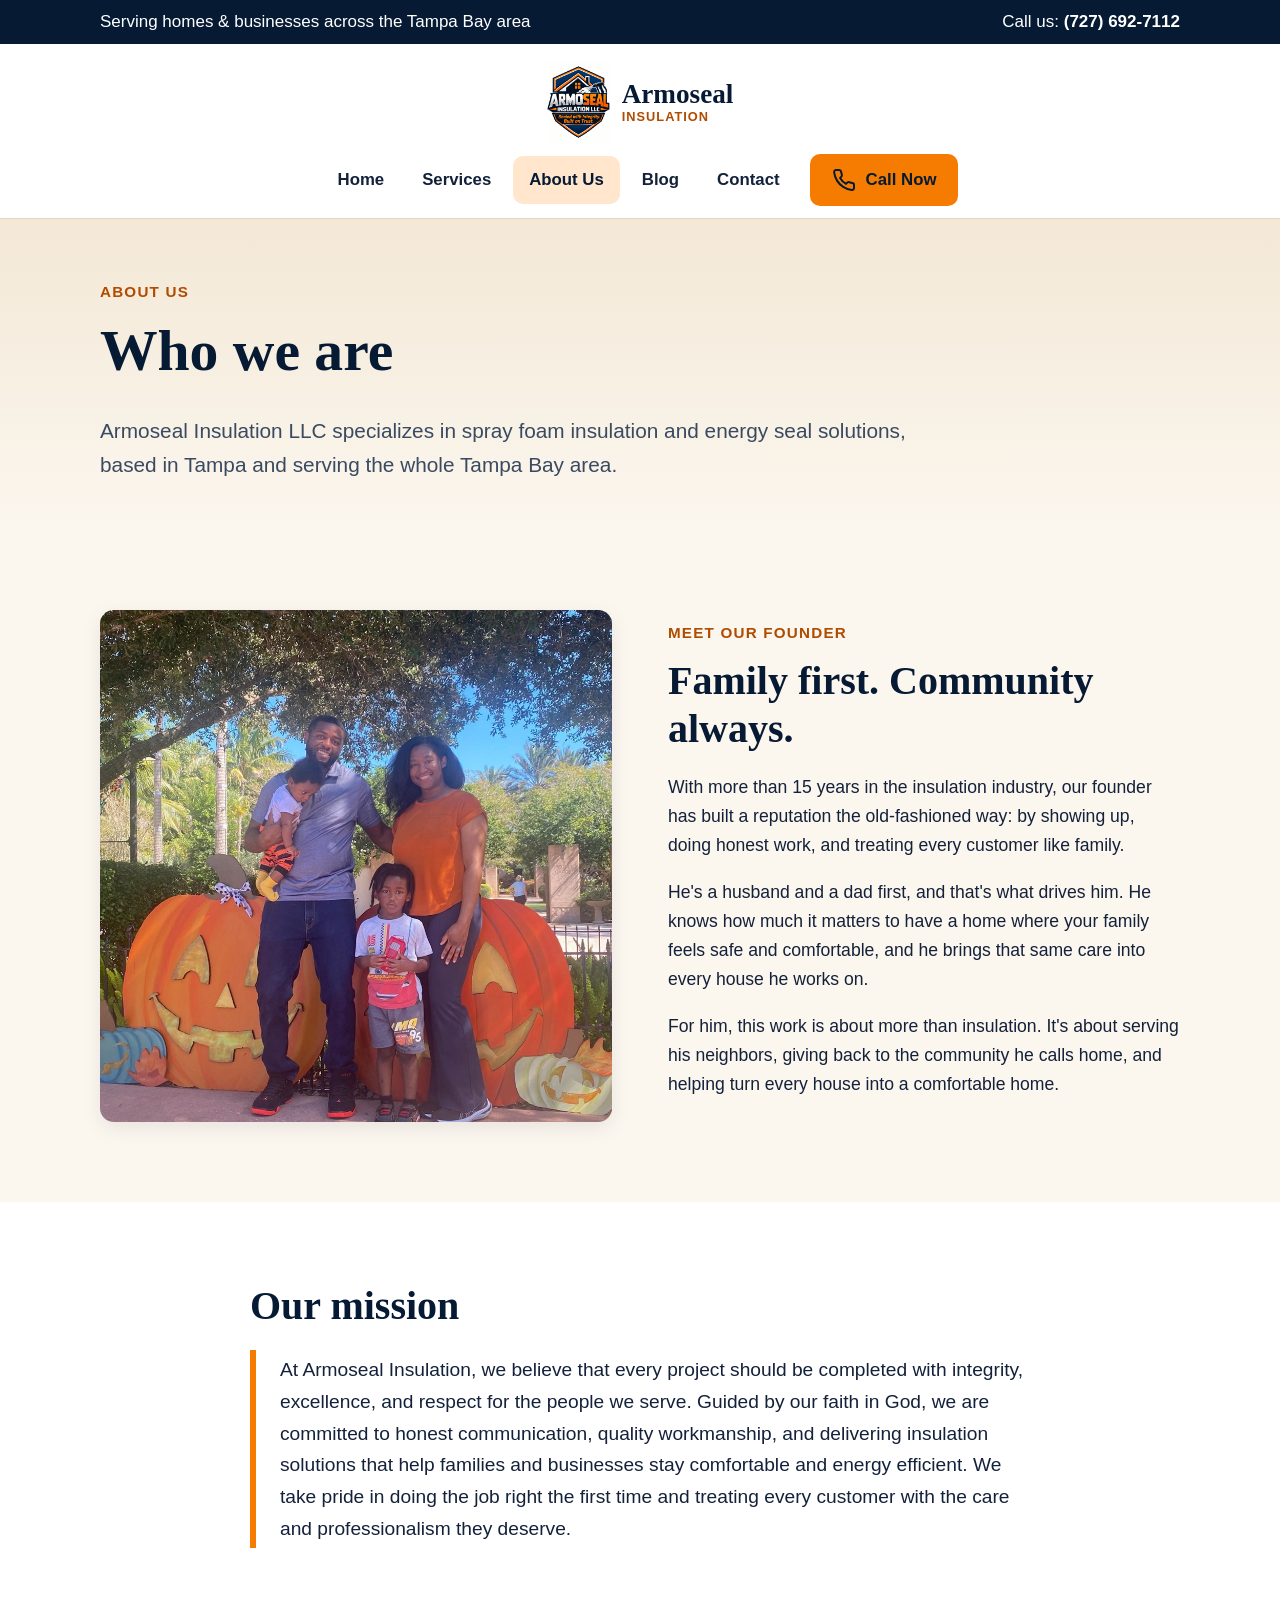
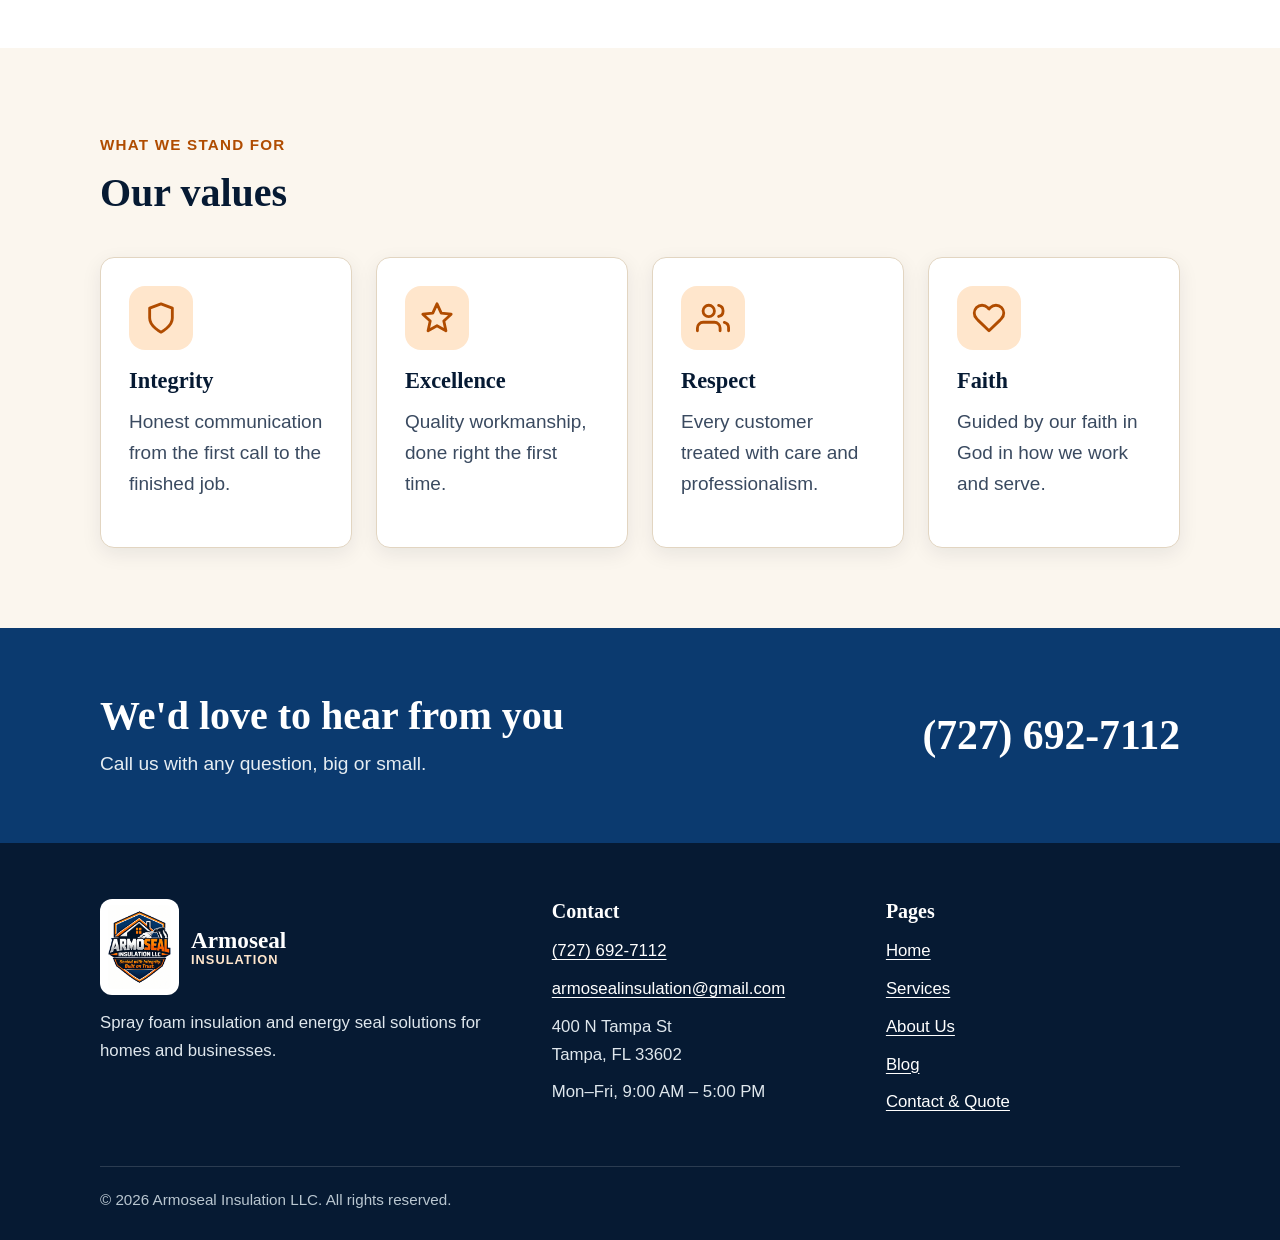
==== commit 2624a746: "Center logo in header and match site colors to the logo Co-Authored-By: Claude Opus 5.5 <noreply@ant" ====
--- a/about.html
+++ b/about.html
@@ -5,7 +5,7 @@
   <meta name="viewport" content="width=device-width, initial-scale=1">
   <title>About Us | Armoseal Insulation</title>
   <meta name="description" content="Armoseal Insulation LLC: honest, quality insulation work guided by integrity, excellence and respect.">
-  <meta name="theme-color" content="#1d3a4f">
+  <meta name="theme-color" content="#061a33">
   <link rel="icon" href="images/favicon.png" type="image/png">
   <link rel="apple-touch-icon" href="images/favicon.png">
   <link rel="stylesheet" href="css/styles.css">
--- a/css/styles.css
+++ b/css/styles.css
@@ -5,16 +5,17 @@
   --cream: #fbf6ee;
   --sand: #f3e8d6;
   --white: #ffffff;
-  --ink: #1f2a33;          /* main text: very dark slate */
-  --ink-soft: #3d4a55;     /* secondary text, still high contrast */
-  --navy: #1d3a4f;         /* trust color */
-  --navy-dark: #142a3a;
-  --amber: #c8641f;        /* warm accent (buttons) */
-  --amber-dark: #a44f14;
-  --amber-light: #fbe3cf;
+  --ink: #14213a;          /* main text: very dark navy */
+  --ink-soft: #3a4a60;     /* secondary text, still high contrast */
+  --navy: #0b3a6f;         /* logo blue */
+  --navy-dark: #061a33;    /* logo outline navy */
+  --amber: #f57c00;        /* logo orange: fills, borders (use dark text on it) */
+  --amber-hover: #e86c00;
+  --amber-dark: #b04c00;   /* orange for text on light backgrounds */
+  --amber-light: #ffe6cc;
   --line: #e2d5c1;
   --radius: 14px;
-  --shadow: 0 6px 20px rgba(31, 42, 51, 0.08);
+  --shadow: 0 6px 20px rgba(6, 26, 51, 0.08);
   --max: 1120px;
   --font: -apple-system, BlinkMacSystemFont, "Segoe UI", Roboto, "Helvetica Neue", Arial, sans-serif;
   --serif: Georgia, "Times New Roman", serif;
@@ -97,17 +98,21 @@
 .site-header {
   background: var(--white);
   border-bottom: 1px solid var(--line);
-  position: sticky;
-  top: 0;
+  position: relative;
   z-index: 50;
 }
+/* Desktop: logo centered on top, menu centered underneath */
 .site-header .container {
   display: flex;
-  align-items: center;
-  justify-content: space-between;
-  gap: 16px;
-  min-height: 84px;
-}
+  flex-direction: column;
+  align-items: center;
+  justify-content: center;
+  gap: 10px;
+  padding-top: 16px;
+  padding-bottom: 12px;
+}
+.site-header .brand-logo { height: 84px; }
+.site-header .brand-name { font-size: 1.7rem; }
 
 .brand {
   display: flex;
@@ -177,8 +182,8 @@
   background: var(--amber-light);
 }
 .nav .nav-call { margin-left: 8px; }
-.nav .nav-call a { display: inline-flex; padding: 10px 20px; color: #fff; }
-.nav .nav-call a:hover { background: var(--amber-dark); color: #fff; }
+.nav .nav-call a { display: inline-flex; padding: 10px 20px; color: var(--navy-dark); }
+.nav .nav-call a:hover { background: var(--amber-hover); color: var(--navy-dark); }
 
 .menu-toggle {
   display: none;
@@ -217,8 +222,8 @@
 .btn svg { width: 24px; height: 24px; flex: none; }
 .btn:active { transform: translateY(1px); }
 
-.btn-primary { background: var(--amber); color: #fff; }
-.btn-primary:hover { background: var(--amber-dark); color: #fff; }
+.btn-primary { background: var(--amber); color: var(--navy-dark); }
+.btn-primary:hover { background: var(--amber-hover); color: var(--navy-dark); }
 
 .btn-secondary { background: var(--white); color: var(--navy-dark); border-color: var(--navy); }
 .btn-secondary:hover { background: var(--navy); color: #fff; }
@@ -233,7 +238,7 @@
 /* ---------- Hero ---------- */
 .hero {
   background:
-    radial-gradient(circle at 85% 20%, rgba(200, 100, 31, 0.14), transparent 45%),
+    radial-gradient(circle at 85% 20%, rgba(245, 124, 0, 0.14), transparent 45%),
     linear-gradient(180deg, var(--cream), var(--sand));
   padding: 72px 0 80px;
 }
@@ -291,7 +296,7 @@
   width: 26px;
   height: 26px;
   border-radius: 50%;
-  background: var(--amber-light) url("data:image/svg+xml,%3Csvg xmlns='http://www.w3.org/2000/svg' viewBox='0 0 24 24' fill='none' stroke='%23a44f14' stroke-width='3' stroke-linecap='round' stroke-linejoin='round'%3E%3Cpath d='M5 12l5 5L20 7'/%3E%3C/svg%3E") center / 16px no-repeat;
+  background: var(--amber-light) url("data:image/svg+xml,%3Csvg xmlns='http://www.w3.org/2000/svg' viewBox='0 0 24 24' fill='none' stroke='%23b04c00' stroke-width='3' stroke-linecap='round' stroke-linejoin='round'%3E%3Cpath d='M5 12l5 5L20 7'/%3E%3C/svg%3E") center / 16px no-repeat;
 }
 
 /* ---------- Sections ---------- */
@@ -357,7 +362,7 @@
   font-size: 1rem;
   border: 3px dashed var(--line);
   background:
-    repeating-linear-gradient(45deg, transparent 0 14px, rgba(200, 100, 31, 0.05) 14px 28px),
+    repeating-linear-gradient(45deg, transparent 0 14px, rgba(245, 124, 0, 0.06) 14px 28px),
     var(--sand);
   padding: 20px;
 }
@@ -512,7 +517,7 @@
 .field textarea:focus {
   outline: none;
   border-color: var(--navy);
-  box-shadow: 0 0 0 4px rgba(29, 58, 79, 0.18);
+  box-shadow: 0 0 0 4px rgba(11, 58, 111, 0.2);
 }
 .form-note { font-size: 1rem; color: var(--ink-soft); margin-top: 14px; }
 
@@ -571,7 +576,24 @@
 }
 
 @media (max-width: 860px) {
-  .menu-toggle { display: inline-flex; }
+  /* Phones/tablets: logo centered, Menu button on the right, header stays at top */
+  .site-header { position: sticky; top: 0; }
+  .site-header .container {
+    position: relative;
+    flex-direction: row;
+    min-height: 84px;
+    padding-top: 8px;
+    padding-bottom: 8px;
+  }
+  .site-header .brand-logo { height: 64px; }
+  .site-header .brand-name { font-size: 1.35rem; }
+  .menu-toggle {
+    display: inline-flex;
+    position: absolute;
+    right: 20px;
+    top: 50%;
+    transform: translateY(-50%);
+  }
   .nav {
     display: none;
     position: absolute;
@@ -599,9 +621,10 @@
   .container { padding: 0 16px; }
   .topbar .hide-sm { display: none; }
   .topbar .container { justify-content: center; }
-  .site-header .container { min-height: 72px; }
-  .brand-logo { height: 56px; }
-  .brand-name { font-size: 1.2rem; }
+  .site-header .container { min-height: 76px; }
+  .site-header .brand-logo { height: 60px; }
+  .site-header .brand-name { display: none; } /* the logo already shows the name */
+  .menu-toggle { right: 16px; }
   .hero { padding: 44px 0 52px; }
   .hero .lead { font-size: 1.2rem; }
   .btn-row .btn { width: 100%; }
@@ -621,7 +644,7 @@
     padding: 10px 12px calc(10px + env(safe-area-inset-bottom));
     background: var(--white);
     border-top: 1px solid var(--line);
-    box-shadow: 0 -4px 16px rgba(31, 42, 51, 0.1);
+    box-shadow: 0 -4px 16px rgba(6, 26, 51, 0.1);
   }
   .call-bar .btn { flex: 1; min-height: 56px; padding: 10px; font-size: 1.1rem; }
 }
@@ -640,7 +663,7 @@
   color: var(--ink);
   transition: transform .15s ease, box-shadow .15s ease;
 }
-.post-card:hover, .post-card:focus-visible { transform: translateY(-3px); box-shadow: 0 12px 28px rgba(31, 42, 51, 0.14); }
+.post-card:hover, .post-card:focus-visible { transform: translateY(-3px); box-shadow: 0 12px 28px rgba(6, 26, 51, 0.14); }
 .post-card h2 { font-size: 1.35rem; margin: 10px 0 12px; color: var(--navy-dark); }
 .post-card p { color: var(--ink-soft); flex: 1; }
 .post-tag {
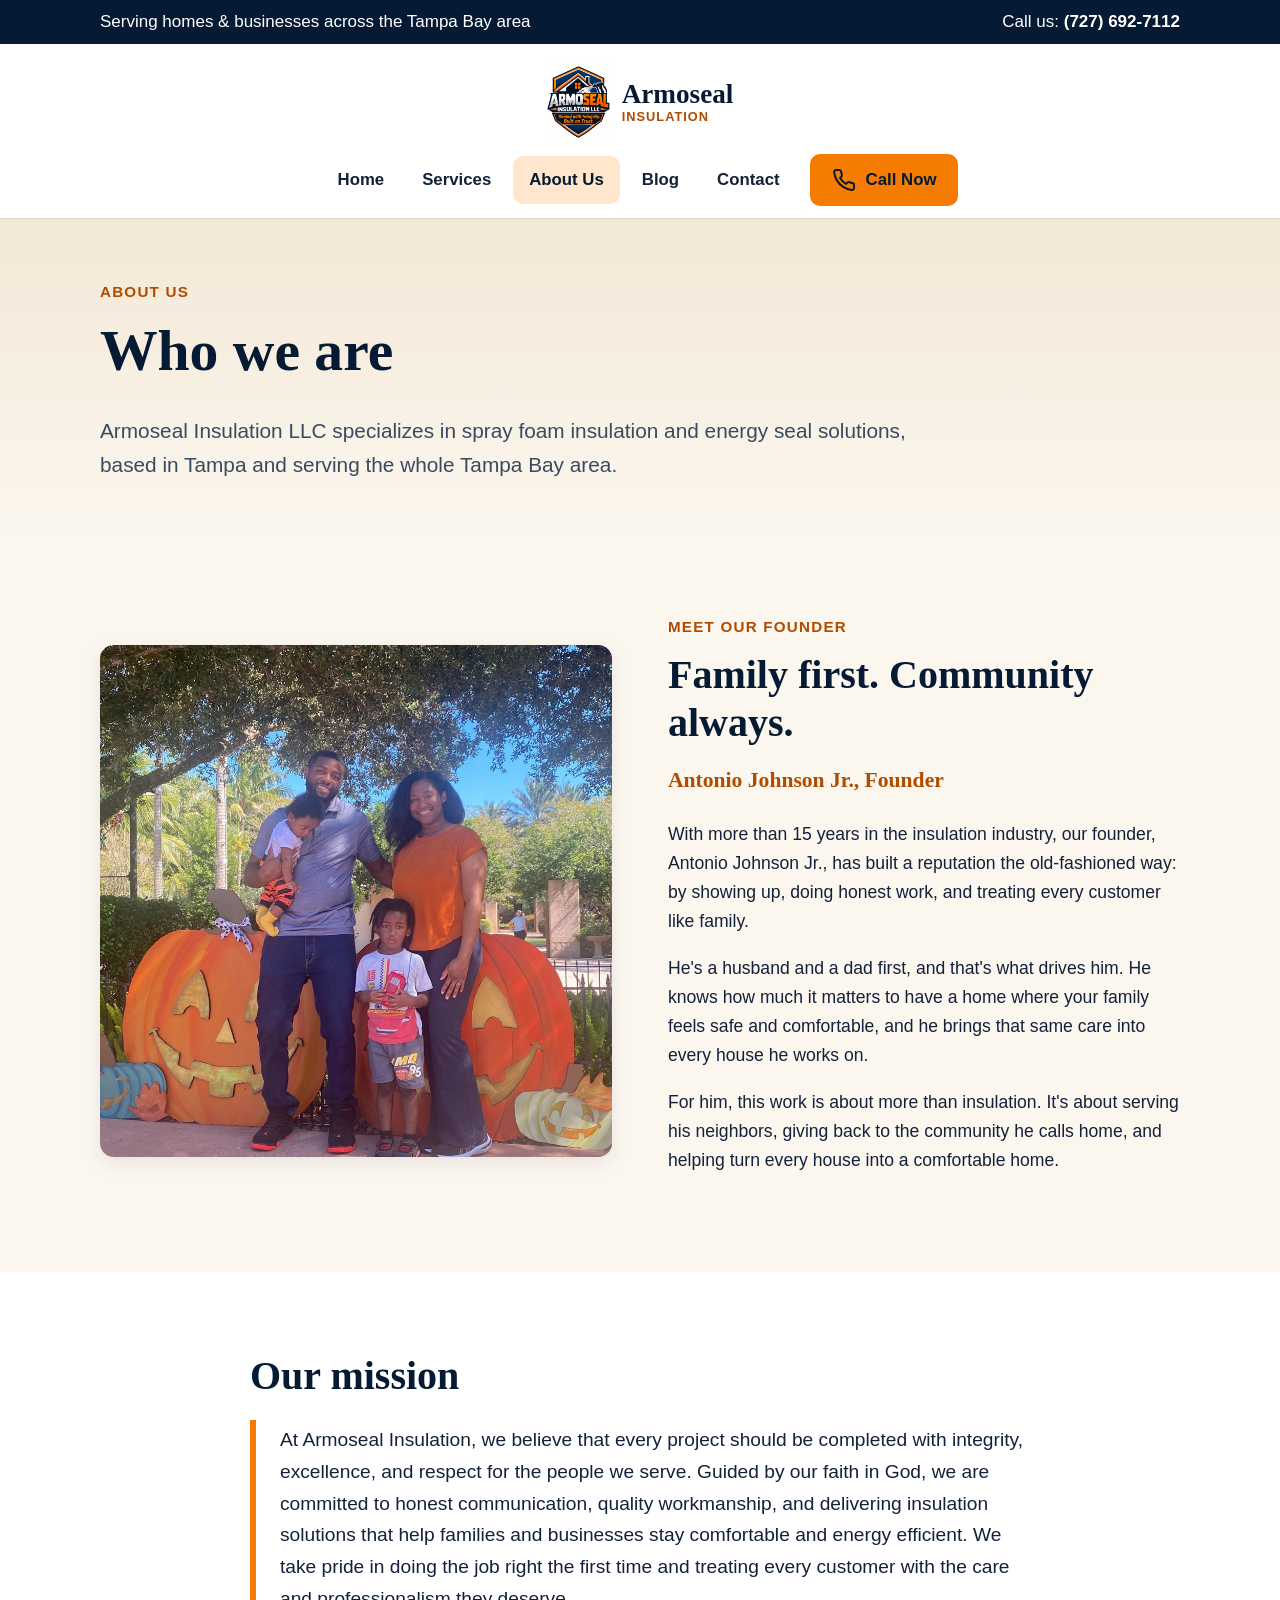
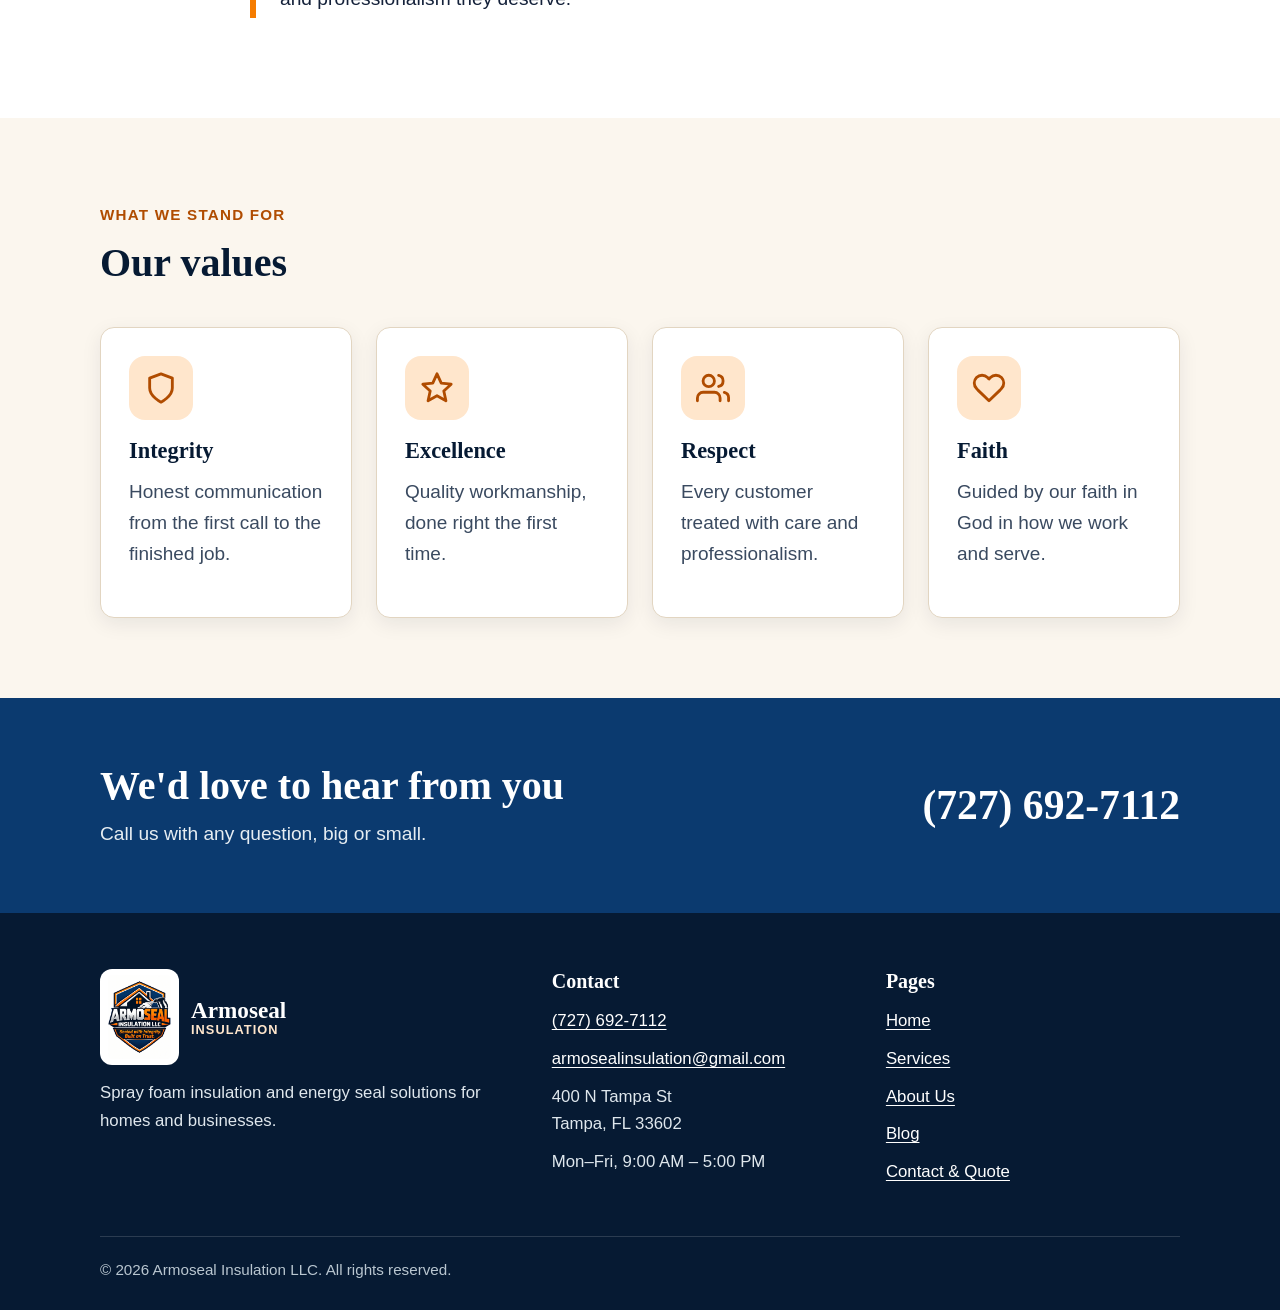
==== commit c0ec236a: "Name the founder, Antonio Johnson Jr., on the About page Co-Authored-By: Claude Opus 5.5 <noreply@an" ====
--- a/about.html
+++ b/about.html
@@ -6,9 +6,9 @@
   <title>About Us | Armoseal Insulation</title>
   <meta name="description" content="Armoseal Insulation LLC: honest, quality insulation work guided by integrity, excellence and respect.">
   <meta name="theme-color" content="#061a33">
-  <link rel="icon" href="images/favicon.png" type="image/png">
-  <link rel="apple-touch-icon" href="images/favicon.png">
-  <link rel="stylesheet" href="css/styles.css">
+  <link rel="icon" href="images/favicon.png?v=2" type="image/png">
+  <link rel="apple-touch-icon" href="images/favicon.png?v=2">
+  <link rel="stylesheet" href="css/styles.css?v=5">
 </head>
 <body>
   <a class="skip-link" href="#main">Skip to main content</a>
@@ -23,7 +23,7 @@
   <header class="site-header">
     <div class="container">
       <a class="brand" href="index.html" aria-label="Armoseal Insulation, home page">
-        <img class="brand-logo" src="images/logo-small.png" alt="" width="225" height="300">
+        <img class="brand-logo" src="images/logo-small.png?v=2" alt="" width="225" height="300">
         <span class="brand-name">Armoseal<small>Insulation</small></span>
       </a>
       <button class="menu-toggle" type="button" aria-expanded="false" aria-controls="site-nav">
@@ -57,12 +57,13 @@
     <section class="section">
       <div class="container split founder">
         <figure class="photo photo-square">
-          <img src="images/founder-family.jpg" alt="The founder of Armoseal Insulation with his wife and two sons, smiling in front of giant pumpkin decorations" width="1000" height="1000">
+          <img src="images/founder-family.jpg" alt="Antonio Johnson Jr., founder of Armoseal Insulation, with his wife and two sons, smiling in front of giant pumpkin decorations" width="1000" height="1000">
         </figure>
         <div>
           <span class="eyebrow">Meet our founder</span>
           <h2>Family first. Community always.</h2>
-          <p>With more than 15 years in the insulation industry, our founder has built a reputation the old-fashioned way: by showing up, doing honest work, and treating every customer like family.</p>
+          <p class="founder-name">Antonio Johnson Jr., Founder</p>
+          <p>With more than 15 years in the insulation industry, our founder, Antonio Johnson Jr., has built a reputation the old-fashioned way: by showing up, doing honest work, and treating every customer like family.</p>
           <p>He's a husband and a dad first, and that's what drives him. He knows how much it matters to have a home where your family feels safe and comfortable, and he brings that same care into every house he works on.</p>
           <p>For him, this work is about more than insulation. It's about serving his neighbors, giving back to the community he calls home, and helping turn every house into a comfortable home.</p>
         </div>
@@ -123,7 +124,7 @@
       <div class="footer-grid">
         <div>
           <a class="brand" href="index.html">
-            <img class="brand-logo" src="images/logo-small.png" alt="" width="225" height="300">
+            <img class="brand-logo" src="images/logo-small.png?v=2" alt="" width="225" height="300">
             <span class="brand-name">Armoseal<small>Insulation</small></span>
           </a>
           <p>Spray foam insulation and energy seal solutions for homes and businesses.</p>
@@ -160,6 +161,6 @@
     <a class="btn btn-secondary" href="contact.html">Get a Quote</a>
   </div>
 
-  <script src="js/main.js"></script>
+  <script src="js/main.js?v=3"></script>
 </body>
 </html>
--- a/css/styles.css
+++ b/css/styles.css
@@ -140,9 +140,21 @@
 .photo.logo-panel {
   background: #fff;
   border: 1px solid var(--line);
-  padding: 24px;
-}
-.photo.logo-panel img { width: 100%; height: 100%; object-fit: contain; }
+  aspect-ratio: 1 / 1;   /* square box so the whole tall logo fits, larger */
+  max-width: 520px;
+  width: 100%;
+  justify-self: center;
+}
+/* Logo sits inside the square with a 28px white margin on every side.
+   Positioned absolutely so Safari sizes it the same as Chrome. */
+.photo.logo-panel > img {
+  inset: 28px;
+  width: calc(100% - 56px);
+  height: calc(100% - 56px);
+  object-fit: contain;
+  object-position: center;
+  mix-blend-mode: multiply; /* hides the logo file's off-white background */
+}
 .brand-name {
   font-family: var(--serif);
   font-size: 1.45rem;
@@ -352,8 +364,17 @@
   overflow: hidden;
   background: var(--sand);
   aspect-ratio: 4 / 3;
-}
-.photo img { width: 100%; height: 100%; object-fit: cover; }
+  position: relative;
+}
+/* Photos fill their box exactly. Absolute positioning makes Safari and
+   Chrome size them the same way (no clipped bottoms or empty gaps). */
+.photo > img {
+  position: absolute;
+  inset: 0;
+  width: 100%;
+  height: 100%;
+  object-fit: cover;
+}
 .photo-placeholder {
   display: grid;
   place-items: center;
@@ -432,6 +453,13 @@
 }
 .photo-square { aspect-ratio: 1 / 1; margin: 0; box-shadow: var(--shadow); }
 .founder p { font-size: 1.1rem; }
+.founder .founder-name {
+  font-family: var(--serif);
+  font-size: 1.35rem;
+  font-weight: 700;
+  color: var(--amber-dark);
+  margin-top: -0.2em;
+}
 .narrow { max-width: 820px; }
 .quote-block {
   border-left: 6px solid var(--amber);
